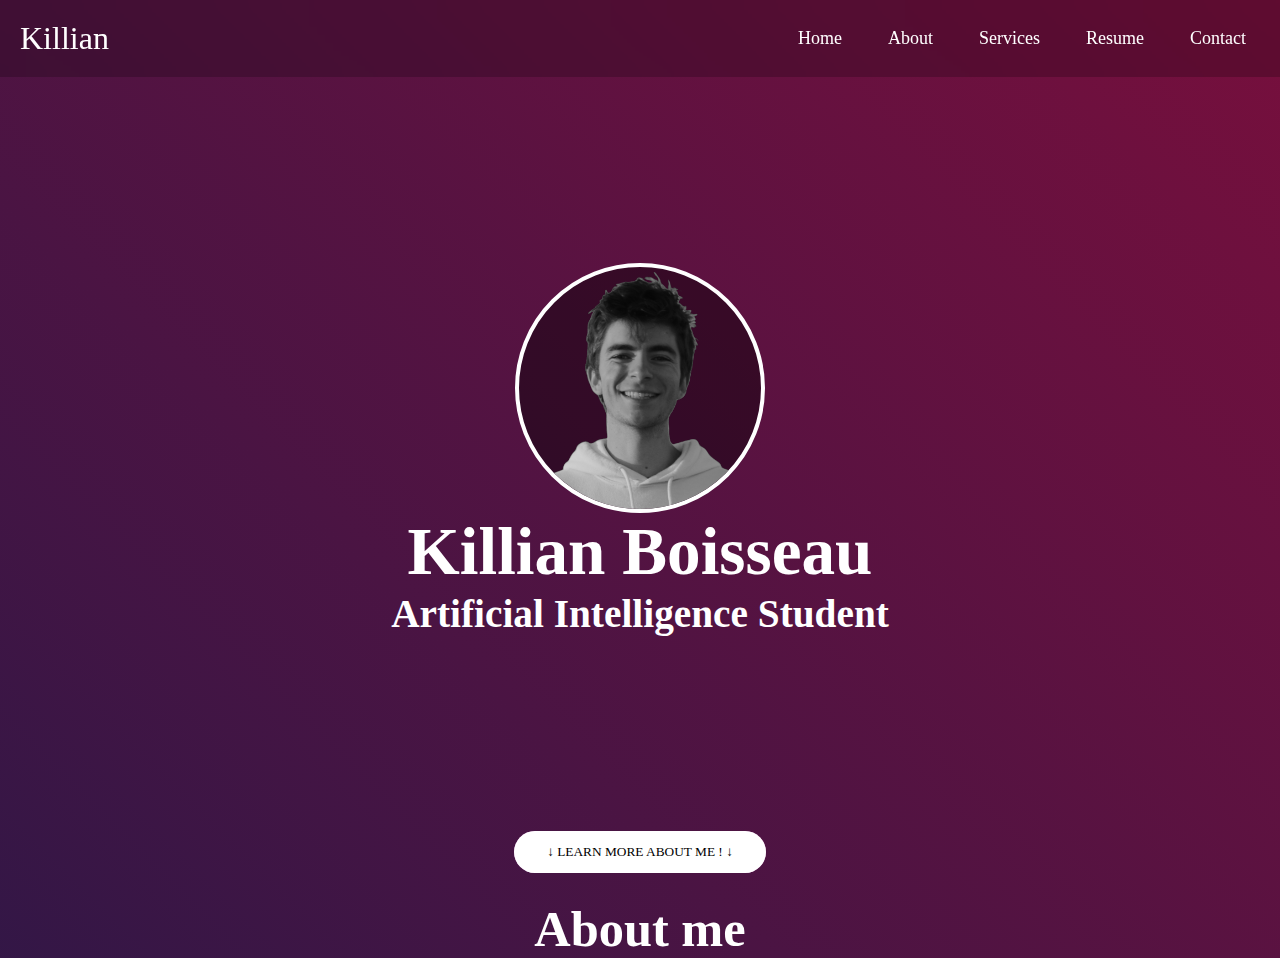
==== index.html @ b1251d12 "First step" ====
<!DOCTYPE html>
<html lang="en">
  <head>
    <meta charset="UTF-8" />
    <meta http-equiv="X-UA-Compatible" content="IE=edge" />
    <meta name="viewport" content="width=device-width, initial-scale=1.0" />
    <link rel="stylesheet" href="style.css" />
    <title>Killian - Portfolio</title>
  </head>
  <body id="dark-background">
    <div id="gradient">
      <header>
        <nav class="navbar fixed-top">
          <!-- LOGO -->
          <div class="logo">Killian</div>

          <!-- NAVIGATION MENU -->
          <ul class="nav-links">
            <!-- USING CHECKBOX HACK -->
            <input type="checkbox" id="checkbox_toggle" />
            <label for="checkbox_toggle" class="hamburger">&#9776;</label>

            <!-- NAVIGATION MENUS -->
            <div class="menu">
              <li><a href="/">Home</a></li>
              <li><a href="/">About</a></li>
              <li class="services">
                <a href="/">Services</a>
                <!-- DROPDOWN MENU -->
                <ul class="dropdown">
                  <li><a href="/">Dropdown 1 </a></li>
                  <li><a href="/">Dropdown 2</a></li>
                  <li><a href="/">Dropdown 2</a></li>
                  <li><a href="/">Dropdown 3</a></li>
                  <li><a href="/">Dropdown 4</a></li>
                </ul>
              </li>

              <li><a href="Resume.pdf" target="_blank">Resume</a></li>
              <li><a href="/">Contact</a></li>
            </div>
          </ul>
        </nav>
        <div id="header-content">
          <img id="header-img" src="img\killian_boisseau_grayscale.png" width="250">
          <h1>Killian Boisseau</h1>
          <h3>Artificial Intelligence Student</h3>
          <button class="btn"><a href="#about">&#8595 Learn more about me ! &#8595</a></button>
        </div>
      </header>
      <main>
        <div id="about"><h2>About me</h2></div>
      </main>
    </div>
  </body>
</html>
---- style.css ----
* {
  margin: 0;
  padding: 0;
  box-sizing: border-box;
  font-family: cursive;
}
body {
  margin: 0;
  color: #fff;
  font-family: cursive;
}
#dark-background {
  background-color: #000;
}
#gradient {
  background: #662d8c;
  background: linear-gradient(
    45deg,
    rgba(102, 45, 140, 0.5) 0,
    rgba(237, 30, 121, 0.5) 100%
  );
  height: 100%;
  text-align: center;
}
a {
  text-decoration: none;
}
button > a:active {
  color: black;
}
button > a {
  color: black;
}
li {
  list-style: none;
}
.navbar {
  display: flex;
  align-items: center;
  justify-content: space-between;
  padding: 20px;
  color: #fff;
  backdrop-filter: blur(10px);
  background-color: rgba(0, 0, 0, 0.2);
}
.nav-links {
  display: flex;
  vertical-align: middle;
}
.nav-links a {
  color: #fff;
}
.logo {
  font-size: 32px;
}
.menu {
  display: flex;
  gap: 1em;
  font-size: 18px;
}
.menu li:hover {
  border-radius: 5px;
  transition: 0.3s ease;
}
.menu li {
  padding: 5px 14px;
}
.services {
  position: relative;
}
.dropdown {
  background-color: #018b8b;
  padding: 1em 0;
  position: absolute;
  display: none;
  border-radius: 8px;
  top: 35px;
}
.dropdown li + li {
  margin-top: 10px;
}
.dropdown li {
  padding: 0.5em 1em;
  width: 8em;
  text-align: center;
}
.dropdown li:hover {
  background-color: #4c9e9e;
}
.services:hover .dropdown {
  display: block;
}
input[type="checkbox"] {
  display: none;
}
.hamburger {
  display: none;
  font-size: 24px;
  user-select: none;
}
@media (max-width: 768px) {
  .menu {
    display: none;
    position: absolute;
    background-color: teal;
    right: 0;
    left: 0;
    text-align: center;
    padding: 16px 0;
  }
  .menu li:hover {
    display: inline-block;
    background-color: #4c9e9e;
    transition: 0.3s ease;
  }
  .menu li + li {
    margin-top: 12px;
  }
  input[type="checkbox"]:checked ~ .menu {
    display: block;
  }
  .hamburger {
    display: block;
  }
  .dropdown {
    left: 50%;
    top: 30px;
    transform: translateX(35%);
  }
}
li::before {
  margin-left: auto;
}
li::after,
li::before {
  content: "";
  width: 0%;
  height: 2px;
  background: #662d8c;
  display: block;
  transition: 0.5s;
}
li:hover::after,
li:hover::before {
  width: 100%;
}
header {
  height: 100vh;
}
#header-content {
  display: flex;
  flex-direction: column;
  justify-content: center;
  align-items: center;
  height: 100vh;
}
.fixed-top {
  position: fixed;
  top: 0;
  right: 0;
  left: 0;
  z-index: 1030;
}
#header-img {
  width: 250;
  border: 4px solid #fff;
  border-radius: 50%;
  background-color: rgba(0, 0, 0, 0.4);
}
@media screen and (min-width: 25em) {
  html {
    font-size: calc(16px + (24 - 16) * (100vw - 400px) / (800 - 400));
  }
}
@media screen and (min-width: 25em) {
  html {
    font-size: calc(16px + (24 - 16) * (100vw - 400px) / (800 - 400));
  }
}
@media screen and (min-width: 50em) {
  html {
    font-size: calc(16px + (24 - 16) * (100vw - 400px) / (800 - 400));
  }
}

.btn {
  position: absolute;
  bottom: 0;
  margin-bottom: 2em;
  text-transform: uppercase;
  text-decoration: none;
  padding: 1em 2.5em;
  display: inline-block;
  border-radius: 6em;
  transition: all .2s;
  border: none;
  color: black;
  background-color: white;
  cursor: pointer;
 }
 
 .btn:hover {
  transform: translateY(-3px);
  box-shadow: 0 10px 20px rgba(0, 0, 0, 0.2);
 }
 
 .btn:active {
  transform: translateY(-1px);
  box-shadow: 0 5px 10px rgba(0, 0, 0, 0.2);
 }
 
 .btn::after {
  content: "";
  display: inline-block;
  height: 100%;
  width: 100%;
  border-radius: 100px;
  position: absolute;
  top: 0;
  left: 0;
  z-index: -1;
  transition: all .4s;
 }
 
 .btn::after {
  background-color: #fff
 }
 
 .btn:hover::after {
  transform: scaleX(1.4) scaleY(1.6);
  opacity: 0;
 }
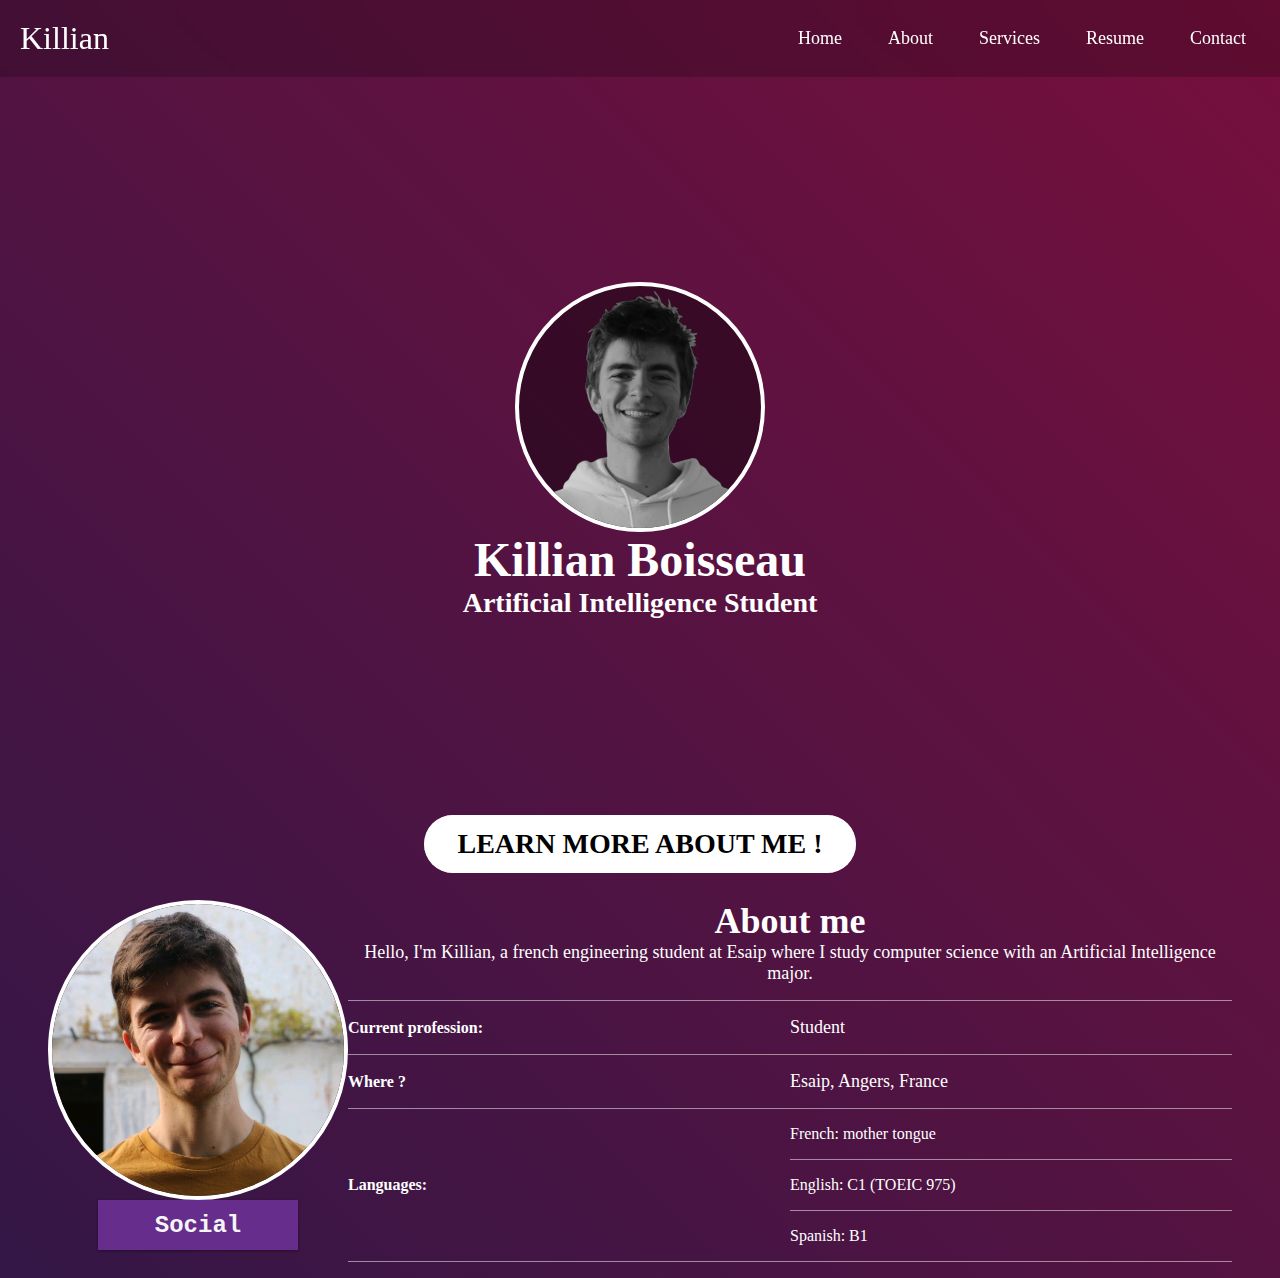
==== commit 9c8bc84e: "added About Me" ====
--- a/index.html
+++ b/index.html
@@ -5,6 +5,7 @@
     <meta http-equiv="X-UA-Compatible" content="IE=edge" />
     <meta name="viewport" content="width=device-width, initial-scale=1.0" />
     <link rel="stylesheet" href="style.css" />
+    <link rel="stylesheet" href="social.css" />
     <title>Killian - Portfolio</title>
   </head>
   <body id="dark-background">
@@ -42,14 +43,110 @@
           </ul>
         </nav>
         <div id="header-content">
-          <img id="header-img" src="img\killian_boisseau_grayscale.png" width="250">
+          <img
+            class="face-img"
+            src="img\killian_boisseau_grayscale.png"
+            width="250"
+          />
           <h1>Killian Boisseau</h1>
+
           <h3>Artificial Intelligence Student</h3>
-          <button class="btn"><a href="#about">&#8595 Learn more about me ! &#8595</a></button>
+          <button class="btn" onclick="window.location.href='#about'">
+            <h3>Learn more about me !</h3></button
+          ><!--<h3>&#8595 Learn more about me ! &#8595</h3>-->
         </div>
       </header>
       <main>
-        <div id="about"><h2>About me</h2></div>
+        <div class="row">
+          <div class="column">
+            <img class="face-img" src="img\pdp_face.png" width="300" />
+            <div class="card">
+              <span>Social</span>
+              <a
+                class="social-link"
+                href="https://www.linkedin.com/in/killian-boisseau/"
+                target="_blank"
+              >
+                <svg viewBox="0 0 16 16" xmlns="http://www.w3.org/2000/svg">
+                  <path
+                    fill-rule="evenodd"
+                    clip-rule="evenodd"
+                    d="M3 1a2 2 0 00-2 2v10a2 2 0 002 2h10a2 2 0 002-2V3a2 2 0 00-2-2H3zm1.102 4.297a1.195 1.195 0 100-2.39 1.195 1.195 0 000 2.39zm1 7.516V6.234h-2v6.579h2zM6.43 6.234h2v.881c.295-.462.943-1.084 2.148-1.084 1.438 0 2.219.953 2.219 2.766 0 .087.008.484.008.484v3.531h-2v-3.53c0-.485-.102-1.438-1.18-1.438-1.079 0-1.17 1.198-1.195 1.982v2.986h-2V6.234z"
+                    fill="#0A66C2"
+                  />
+                </svg>
+              </a>
+              <a
+                class="social-link"
+                href="https://github.com/brilt"
+                target="_blank"
+              >
+                <svg
+                  fill="#000000"
+                  width="800px"
+                  height="800px"
+                  viewBox="0 0 24 24"
+                  xmlns="http://www.w3.org/2000/svg"
+                  data-name="Layer 1"
+                >
+                  <path
+                    d="M12,2.2467A10.00042,10.00042,0,0,0,8.83752,21.73419c.5.08752.6875-.21247.6875-.475,0-.23749-.01251-1.025-.01251-1.86249C7,19.85919,6.35,18.78423,6.15,18.22173A3.636,3.636,0,0,0,5.125,16.8092c-.35-.1875-.85-.65-.01251-.66248A2.00117,2.00117,0,0,1,6.65,17.17169a2.13742,2.13742,0,0,0,2.91248.825A2.10376,2.10376,0,0,1,10.2,16.65923c-2.225-.25-4.55-1.11254-4.55-4.9375a3.89187,3.89187,0,0,1,1.025-2.6875,3.59373,3.59373,0,0,1,.1-2.65s.83747-.26251,2.75,1.025a9.42747,9.42747,0,0,1,5,0c1.91248-1.3,2.75-1.025,2.75-1.025a3.59323,3.59323,0,0,1,.1,2.65,3.869,3.869,0,0,1,1.025,2.6875c0,3.83747-2.33752,4.6875-4.5625,4.9375a2.36814,2.36814,0,0,1,.675,1.85c0,1.33752-.01251,2.41248-.01251,2.75,0,.26251.1875.575.6875.475A10.0053,10.0053,0,0,0,12,2.2467Z"
+                  />
+                </svg>
+              </a>
+              <a
+                class="social-link"
+                href="mailto:killian.boisseau@outlook.com"
+                target="_blank"
+              >
+                <svg
+                  width="800px"
+                  height="800px"
+                  viewBox="0 0 16 16"
+                  xmlns="http://www.w3.org/2000/svg"
+                  fill="#000000"
+                >
+                  <path
+                    fill-rule="evenodd"
+                    clip-rule="evenodd"
+                    d="M1 3.5l.5-.5h13l.5.5v9l-.5.5h-13l-.5-.5v-9zm1 1.035V12h12V4.536L8.31 8.9H7.7L2 4.535zM13.03 4H2.97L8 7.869 13.03 4z"
+                  />
+                </svg>
+              </a>
+            </div>
+          </div>
+          <div class="column">
+            <div id="about"><h2>About me</h2></div>
+            <p>
+              Hello, I'm Killian, a french engineering student at Esaip where I
+              study computer science with an Artificial Intelligence major.
+            </p>
+            <div class="column about-info">
+              <hr />
+              <div class="row">
+                <strong class="size50">Current profession:</strong>
+                <p class="size50">Student</p>
+              </div>
+              <hr />
+              <div class="row">
+                <strong class="size50">Where ?</strong>
+                <p class="size50">Esaip, Angers, France</p>
+              </div>
+              <hr />
+              <div class="row">
+                <strong class="size50">Languages: </strong>
+                <div class="col size50">
+                  <div class="row">French: mother tongue</div>
+                  <hr />
+                  <div class="row">English: C1 (TOEIC 975)</div>
+                  <hr />
+                  <div class="row">Spanish: B1</div>
+                </div>
+              </div>
+              <hr />
+            </div>
+          </div>
+        </div>
       </main>
     </div>
   </body>
--- a/style.css
+++ b/style.css
@@ -1,3 +1,53 @@
+:root {
+  --violet: 102, 45, 140;
+  --rose: 237, 30, 121;
+}
+
+/* Default font size for all elements */
+body {
+  font-size: 16px;
+}
+
+/* Media query for smaller screens */
+@media (max-width: 768px) {
+  /* Adjust font sizes for smaller screens */
+  h1 {
+    font-size: 28px;
+  }
+
+  h2 {
+    font-size: 24px;
+  }
+
+  h3 {
+    font-size: 20px;
+  }
+
+  p {
+    font-size: 14px;
+  }
+}
+
+/* Media query for larger screens */
+@media (min-width: 1200px) {
+  /* Adjust font sizes for larger screens */
+  h1 {
+    font-size: 48px;
+  }
+
+  h2 {
+    font-size: 36px;
+  }
+
+  h3 {
+    font-size: 28px;
+  }
+
+  p {
+    font-size: 18px;
+  }
+}
+
 * {
   margin: 0;
   padding: 0;
@@ -16,8 +66,8 @@
   background: #662d8c;
   background: linear-gradient(
     45deg,
-    rgba(102, 45, 140, 0.5) 0,
-    rgba(237, 30, 121, 0.5) 100%
+    rgba(var(--violet), 0.5) 0,
+    rgba(var(--rose), 0.5) 100%
   );
   height: 100%;
   text-align: center;
@@ -161,26 +211,11 @@
   left: 0;
   z-index: 1030;
 }
-#header-img {
+.face-img {
   width: 250;
   border: 4px solid #fff;
   border-radius: 50%;
   background-color: rgba(0, 0, 0, 0.4);
-}
-@media screen and (min-width: 25em) {
-  html {
-    font-size: calc(16px + (24 - 16) * (100vw - 400px) / (800 - 400));
-  }
-}
-@media screen and (min-width: 25em) {
-  html {
-    font-size: calc(16px + (24 - 16) * (100vw - 400px) / (800 - 400));
-  }
-}
-@media screen and (min-width: 50em) {
-  html {
-    font-size: calc(16px + (24 - 16) * (100vw - 400px) / (800 - 400));
-  }
 }
 
 .btn {
@@ -192,24 +227,24 @@
   padding: 1em 2.5em;
   display: inline-block;
   border-radius: 6em;
-  transition: all .2s;
+  transition: all 0.2s;
   border: none;
   color: black;
   background-color: white;
   cursor: pointer;
- }
- 
- .btn:hover {
+}
+
+.btn:hover {
   transform: translateY(-3px);
   box-shadow: 0 10px 20px rgba(0, 0, 0, 0.2);
- }
- 
- .btn:active {
+}
+
+.btn:active {
   transform: translateY(-1px);
   box-shadow: 0 5px 10px rgba(0, 0, 0, 0.2);
- }
- 
- .btn::after {
+}
+
+.btn::after {
   content: "";
   display: inline-block;
   height: 100%;
@@ -219,14 +254,73 @@
   top: 0;
   left: 0;
   z-index: -1;
-  transition: all .4s;
- }
- 
- .btn::after {
-  background-color: #fff
- }
- 
- .btn:hover::after {
+  transition: all 0.4s;
+}
+
+.btn::after {
+  background-color: #fff;
+}
+
+.btn:hover::after {
   transform: scaleX(1.4) scaleY(1.6);
   opacity: 0;
- }+}
+
+.row {
+  display: flex;
+  flex-direction: row;
+}
+
+.column {
+  display: flex;
+  flex-direction: column;
+  align-items: center;
+}
+
+hr {
+  margin: 1rem 0;
+  color: inherit;
+  border: 0;
+  border-top: 1px solid;
+  opacity: 0.50;
+  width: 100%;
+}
+
+main {
+  margin: 0 3em;
+}
+
+main > .row {
+  justify-content: space-between;
+}
+
+/* CSS code */
+.info {
+  display: flex;
+  align-items: center;
+}
+
+.info strong {
+  margin-right: 3em; /* Adjust the spacing as per your preference */
+}
+
+.about-info {
+  width: 100%;
+}
+
+.about-info > .row {
+  width: 100%;
+}
+
+.size50{
+  width: 50%;
+  text-align: initial;
+  margin: auto;
+}
+
+
+@media (max-width: 768px) {
+  main >.row {
+    flex-direction: column;
+  }
+}
--- a/social.css
+++ b/social.css
@@ -0,0 +1,122 @@
+:root {
+  --violet: 102, 45, 140;
+  --rose: 237, 30, 121;
+}
+
+.card svg {
+  height: 25px;
+}
+
+.card {
+  position: relative;
+  display: flex;
+  align-items: center;
+  justify-content: center;
+  background: #e7e7e7;
+  box-shadow: 0 1px 3px rgba(0, 0, 0, 0.12), 0 1px 2px rgba(0, 0, 0, 0.24);
+  transition: all 0.3s cubic-bezier(0.25, 0.8, 0.25, 1);
+  overflow: hidden;
+  height: 50px;
+  width: 200px;
+}
+
+.card::before,
+.card::after {
+  position: absolute;
+  display: flex;
+  align-items: center;
+  width: 50%;
+  height: 100%;
+  transition: 0.25s linear;
+  z-index: 1;
+}
+
+.card::before {
+  content: "";
+  left: 0;
+  justify-content: flex-end;
+  background-color: rgb(var(--violet));
+}
+
+.card::after {
+  content: "";
+  right: 0;
+  justify-content: flex-start;
+  background-color: rgb(var(--violet));
+}
+
+.card:hover {
+  box-shadow: 0 14px 28px rgba(0, 0, 0, 0.25), 0 10px 10px rgba(0, 0, 0, 0.22);
+}
+
+.card:hover span {
+  opacity: 0;
+  z-index: -3;
+}
+
+.card:hover::before {
+  opacity: 0.5;
+  transform: translateY(-100%);
+}
+
+.card:hover::after {
+  opacity: 0.5;
+  transform: translateY(100%);
+}
+
+.card span {
+  position: absolute;
+  display: flex;
+  align-items: center;
+  justify-content: center;
+  width: 100%;
+  height: 100%;
+  color: whitesmoke;
+  font-family: "Fira Mono", monospace;
+  font-size: 24px;
+  font-weight: 700;
+  opacity: 1;
+  transition: opacity 0.25s;
+  z-index: 2;
+}
+
+.card .social-link {
+  position: relative;
+  display: flex;
+  align-items: center;
+  justify-content: center;
+  width: 33%;
+  height: 100%;
+  color: whitesmoke;
+  font-size: 24px;
+  text-decoration: none;
+  transition: 0.25s;
+}
+
+.card .social-link svg {
+  text-shadow: 1px 1px rgba(31, 74, 121, 0.7);
+  transform: scale(1);
+}
+
+.card .social-link:hover {
+  background-color: rgba(249, 244, 255, 0.774);
+  animation: bounce_613 0.4s linear;
+}
+
+@keyframes bounce_613 {
+  40% {
+    transform: scale(1.4);
+  }
+
+  60% {
+    transform: scale(0.8);
+  }
+
+  80% {
+    transform: scale(1.2);
+  }
+
+  100% {
+    transform: scale(1);
+  }
+}
